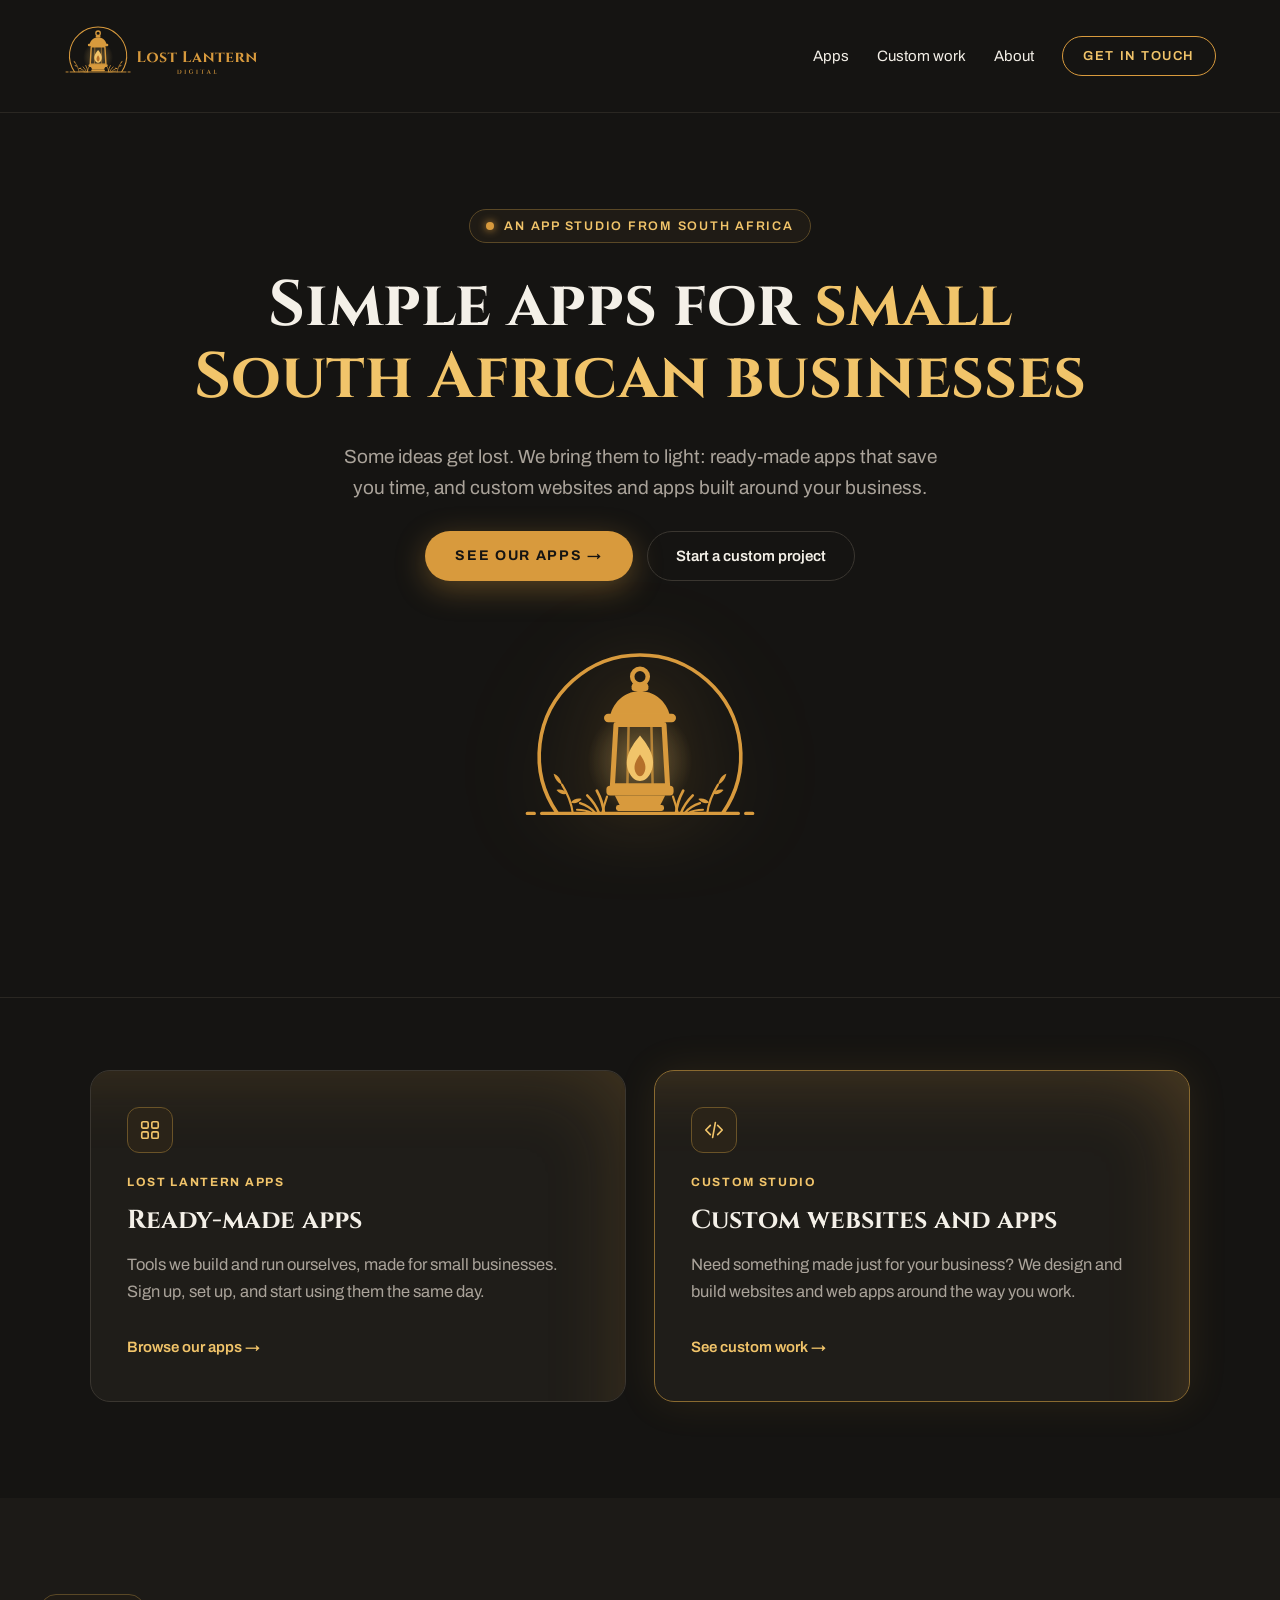
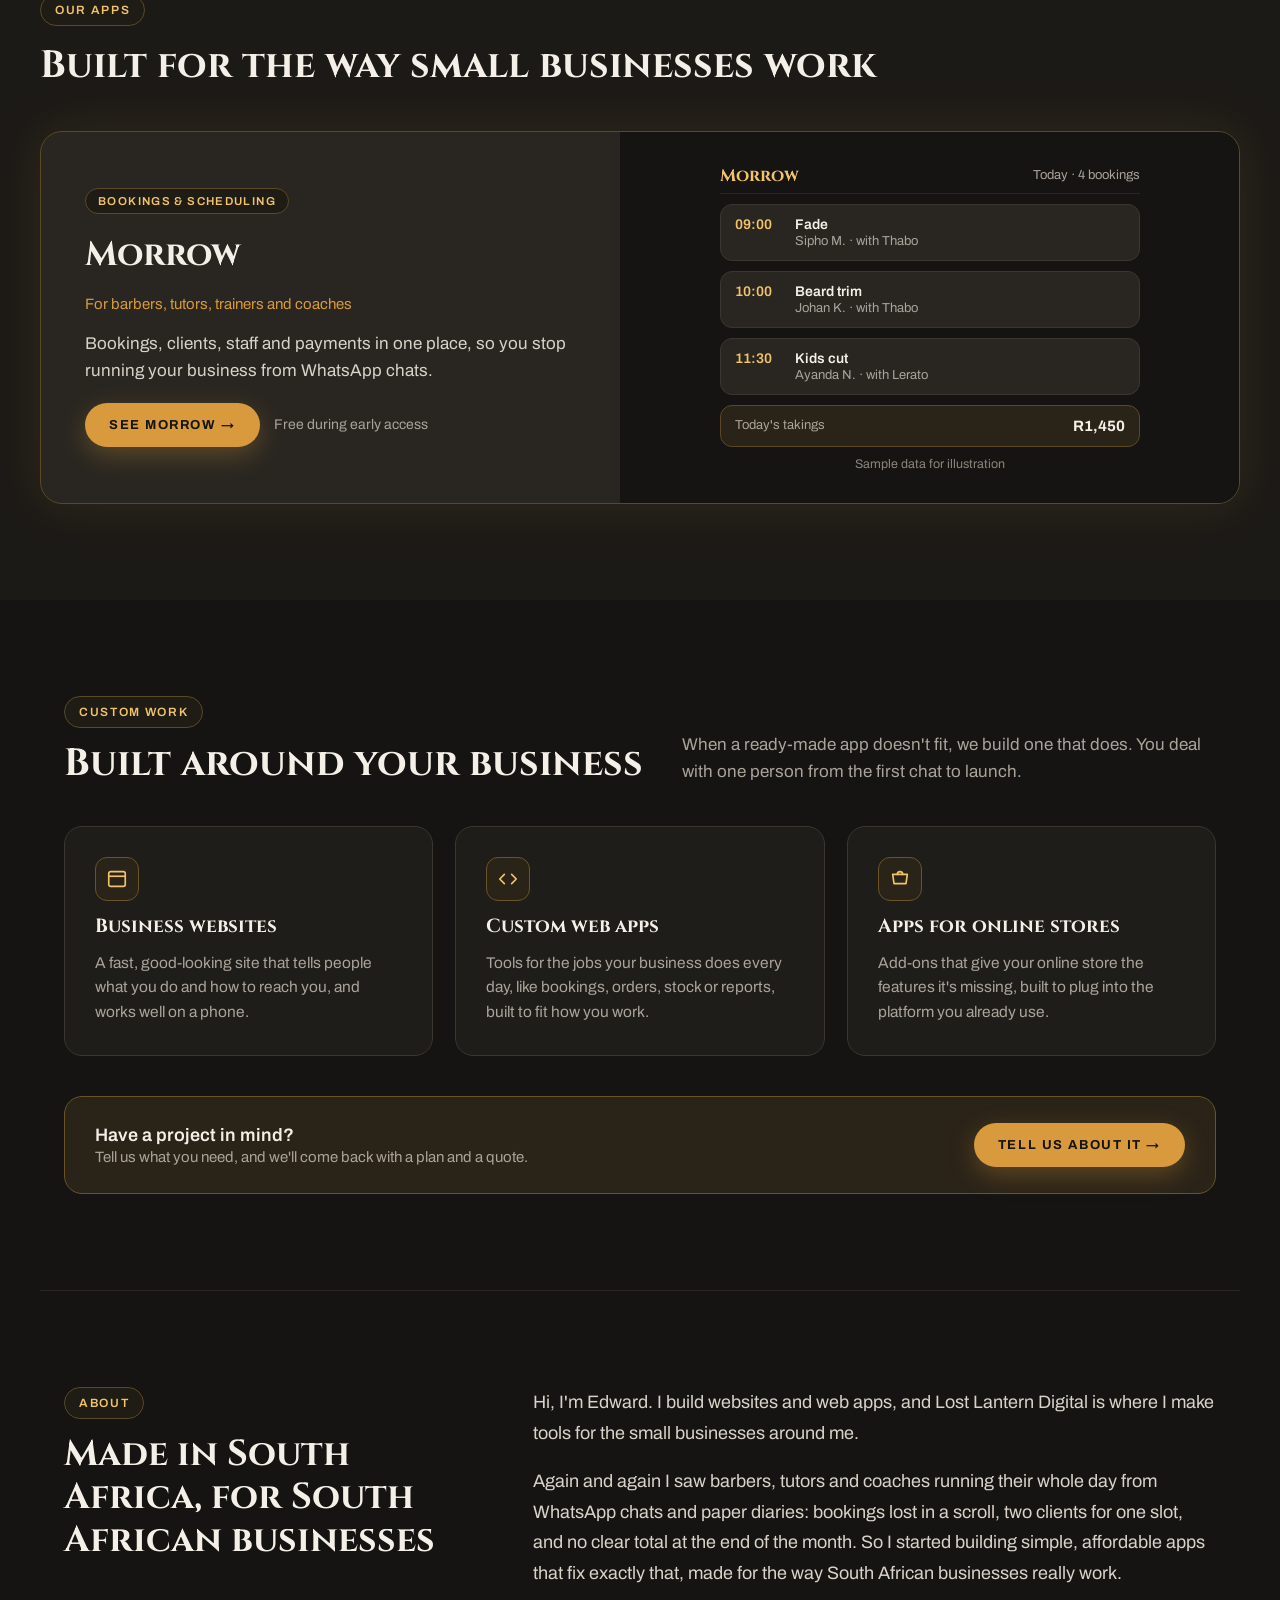
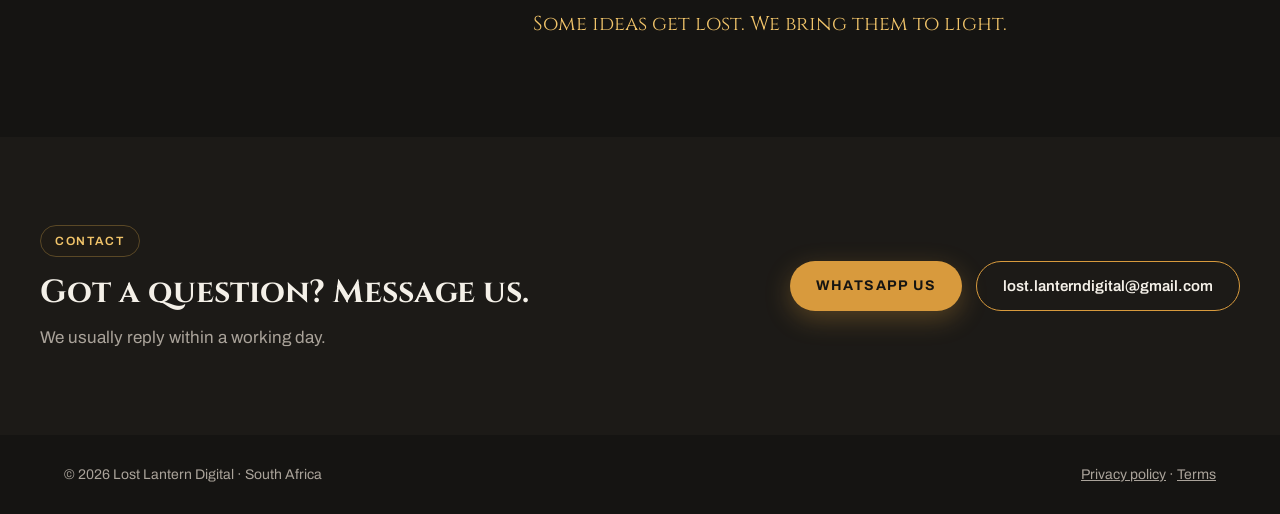
==== index.html @ db8dd99a "Lost Lantern website" ====
<!doctype html>
<html lang="en">
<head>
<meta charset="utf-8">
<meta name="viewport" content="width=device-width, initial-scale=1">
<title>Lost Lantern Digital · Simple apps for small South African businesses</title>
<meta name="description" content="Ready-made apps like Morrow, and custom websites and web apps, built for small South African businesses.">
<link rel="canonical" href="https://lostlantern.co.za/">
<meta property="og:type" content="website">
<meta property="og:title" content="Lost Lantern Digital · Simple apps for small South African businesses">
<meta property="og:description" content="Ready-made apps like Morrow, and custom websites and web apps, built for small South African businesses.">
<meta property="og:url" content="https://lostlantern.co.za/">
<meta property="og:image" content="https://lostlantern.co.za/brand/lost-lantern-logo-on-dark.png">
<meta name="theme-color" content="#151412">
<link rel="icon" href="/favicon.svg" type="image/svg+xml">
<link rel="preconnect" href="https://fonts.googleapis.com">
<link rel="preconnect" href="https://fonts.gstatic.com" crossorigin>
<link href="https://fonts.googleapis.com/css2?family=Archivo:wght@400;500;600;700&amp;family=Cinzel:wght@600;700&amp;display=swap" rel="stylesheet">
<link rel="stylesheet" href="/styles.css">
</head>
<body>
<div style="background: #151412; color: #F4F0E8; font-family: 'Archivo', sans-serif; min-height: 100vh">

<header style="border-bottom: 1px solid #2A2722">
<div style="max-width: 1200px; margin: 0 auto; padding: 22px 24px; display: flex; flex-wrap: wrap; gap: 16px; justify-content: space-between; align-items: center">
<a href="#top" style="display: flex; align-items: center; text-decoration: none" aria-label="Lost Lantern Digital, home">
<img src="/brand/lost-lantern-logo-horizontal.svg" alt="Lost Lantern Digital" class="site-logo" style="display: block; height: 68px; width: auto">
</a>
<nav style="display: flex; flex-wrap: wrap; gap: 28px; align-items: center; font-size: 15px" aria-label="Main">
<a href="#apps" style="color: #F4F0E8; text-decoration: none; padding: 12px 0">Apps</a>
<a href="#services" style="color: #F4F0E8; text-decoration: none; padding: 12px 0">Custom work</a>
<a href="#about" style="color: #F4F0E8; text-decoration: none; padding: 12px 0">About</a>
<a href="#contact" style="border: 1px solid #D89A3D; color: #F1C46A; text-decoration: none; font-size: 13px; font-weight: 600; letter-spacing: 0.12em; padding: 12px 20px; border-radius: 999px">GET IN TOUCH</a>
</nav>
</div>
</header>

<section id="top" style="max-width: 1200px; margin: 0 auto; padding: 96px 24px 120px; display: flex; flex-direction: column; align-items: center; text-align: center; gap: 28px">
<span style="display: inline-flex; align-items: center; gap: 10px; border: 1px solid #5A4826; background: #1F1B15; color: #F1C46A; font-size: 12.5px; font-weight: 600; letter-spacing: 0.14em; padding: 9px 16px; border-radius: 999px"><span style="width: 8px; height: 8px; border-radius: 4px; background: #D89A3D; box-shadow: 0 0 8px #D89A3D"></span>AN APP STUDIO FROM SOUTH AFRICA</span>
<h1 style="margin: 0; font-family: 'Cinzel', serif; font-size: clamp(34px, 5.6vw, 64px); line-height: 1.12; font-weight: 700; max-width: 960px">Simple apps for <span style="color: #F1C46A">small South African businesses</span></h1>
<p style="margin: 0; font-size: 19px; line-height: 1.6; color: #AAA39A; max-width: 620px">Some ideas get lost. We bring them to light: ready-made apps that save you time, and custom websites and apps built around your business.</p>
<div style="display: flex; flex-wrap: wrap; gap: 14px; justify-content: center">
<a href="#apps" style="background: #D89A3D; color: #151412; text-decoration: none; font-weight: 700; font-size: 14px; letter-spacing: 0.12em; padding: 17px 30px; border-radius: 999px; box-shadow: 0 8px 30px rgba(216,154,61,0.35)">SEE OUR APPS →</a>
<a href="#services" style="border: 1px solid #3A3630; color: #F4F0E8; text-decoration: none; font-weight: 600; font-size: 15px; padding: 16px 28px; border-radius: 999px">Start a custom project</a>
</div>
<img src="/brand/lost-lantern-mark.svg" alt="" width="240" height="240" style="margin-top: 28px; width: 240px; height: auto; filter: drop-shadow(0 0 40px rgba(216,154,61,0.30))">
</section>

<section aria-label="Two ways we help" style="border-top: 1px solid #2A2722; padding: 72px 24px 96px">
<div style="max-width: 1100px; margin: 0 auto; display: grid; grid-template-columns: repeat(auto-fit, minmax(320px, 1fr)); gap: 28px">
<div style="background: #1F1D19; border: 1px solid #3A3630; border-radius: 20px; padding: 36px; display: flex; flex-direction: column; gap: 14px; align-items: flex-start; box-shadow: inset -60px 60px 80px -60px rgba(216,154,61,0.18)">
<span style="width: 46px; height: 46px; border-radius: 12px; border: 1px solid #6A5328; background: #2A2318; display: flex; align-items: center; justify-content: center">
<svg width="22" height="22" viewBox="0 0 24 24" fill="none" stroke="#F1C46A" stroke-width="1.8" stroke-linejoin="round" aria-hidden="true"><rect x="3" y="3" width="7" height="7" rx="1.5"></rect><rect x="14" y="3" width="7" height="7" rx="1.5"></rect><rect x="3" y="14" width="7" height="7" rx="1.5"></rect><rect x="14" y="14" width="7" height="7" rx="1.5"></rect></svg>
</span>
<span style="margin-top: 8px; font-size: 12px; font-weight: 700; letter-spacing: 0.14em; color: #F1C46A">LOST LANTERN APPS</span>
<h2 style="margin: 0; font-family: 'Cinzel', serif; font-size: 26px; font-weight: 700">Ready-made apps</h2>
<p style="margin: 0; font-size: 16.5px; line-height: 1.6; color: #AAA39A">Tools we build and run ourselves, made for small businesses. Sign up, set up, and start using them the same day.</p>
<a href="#apps" style="margin-top: 10px; font-size: 15px; font-weight: 600; color: #F1C46A; text-decoration: none; padding: 10px 0">Browse our apps →</a>
</div>
<div style="background: #1F1D19; border: 1px solid #8A6A30; border-radius: 20px; padding: 36px; display: flex; flex-direction: column; gap: 14px; align-items: flex-start; box-shadow: inset -60px 60px 80px -60px rgba(216,154,61,0.24), 0 0 40px rgba(216,154,61,0.1)">
<span style="width: 46px; height: 46px; border-radius: 12px; border: 1px solid #6A5328; background: #2A2318; display: flex; align-items: center; justify-content: center">
<svg width="22" height="22" viewBox="0 0 24 24" fill="none" stroke="#F1C46A" stroke-width="1.8" stroke-linecap="round" stroke-linejoin="round" aria-hidden="true"><path d="M8 7l-5 5 5 5"></path><path d="M16 7l5 5-5 5"></path><path d="M13.5 4l-3 16"></path></svg>
</span>
<span style="margin-top: 8px; font-size: 12px; font-weight: 700; letter-spacing: 0.14em; color: #F1C46A">CUSTOM STUDIO</span>
<h2 style="margin: 0; font-family: 'Cinzel', serif; font-size: 26px; font-weight: 700">Custom websites and apps</h2>
<p style="margin: 0; font-size: 16.5px; line-height: 1.6; color: #AAA39A">Need something made just for your business? We design and build websites and web apps around the way you work.</p>
<a href="#services" style="margin-top: 10px; font-size: 15px; font-weight: 600; color: #F1C46A; text-decoration: none; padding: 10px 0">See custom work →</a>
</div>
</div>
</section>

<section id="apps" style="background: #1C1A17; padding: 96px 24px">
<div style="max-width: 1200px; margin: 0 auto; display: flex; flex-direction: column; gap: 40px">
<div style="display: flex; flex-direction: column; gap: 14px; align-items: flex-start">
<span style="display: inline-flex; align-items: center; gap: 10px; border: 1px solid #5A4826; background: #1F1B15; color: #F1C46A; font-size: 12px; font-weight: 600; letter-spacing: 0.14em; padding: 8px 14px; border-radius: 999px">OUR APPS</span>
<h2 style="margin: 0; font-family: 'Cinzel', serif; font-size: 38px; font-weight: 700">Built for the way small businesses work</h2>
</div>
<div style="display: flex; flex-wrap: wrap; background: #292621; border: 1px solid #5A4826; border-radius: 22px; overflow: hidden; box-shadow: 0 0 50px rgba(216,154,61,0.12)">
<div style="flex: 1 1 380px; padding: 44px; display: flex; flex-direction: column; gap: 18px; justify-content: center; align-items: flex-start">
<span style="border: 1px solid #5A4826; background: #1F1B15; color: #F1C46A; font-size: 11.5px; font-weight: 600; letter-spacing: 0.12em; padding: 6px 12px; border-radius: 999px">BOOKINGS &amp; SCHEDULING</span>
<div style="font-family: 'Cinzel', serif; font-size: 34px; font-weight: 700">Morrow</div>
<div style="font-size: 15px; color: #D89A3D">For barbers, tutors, trainers and coaches</div>
<p style="margin: 0; font-size: 17px; line-height: 1.6; color: #D8D2C8">Bookings, clients, staff and payments in one place, so you stop running your business from WhatsApp chats.</p>
<div style="display: flex; flex-wrap: wrap; gap: 14px; align-items: center">
<a href="/morrow/" style="background: #D89A3D; color: #151412; text-decoration: none; font-weight: 700; font-size: 13px; letter-spacing: 0.12em; padding: 15px 24px; border-radius: 999px; box-shadow: 0 8px 26px rgba(216,154,61,0.3)">SEE MORROW →</a>
<span style="font-size: 14px; color: #AAA39A">Free during early access</span>
</div>
</div>
<div style="flex: 1 1 420px; min-height: 340px; background: #151412; display: flex; align-items: center; justify-content: center; padding: 32px; box-sizing: border-box">
<div style="width: 100%; max-width: 420px; display: flex; flex-direction: column; gap: 10px">
<div style="display: flex; justify-content: space-between; align-items: center; padding-bottom: 6px; border-bottom: 1px solid #2A2722"><span style="font-family: 'Cinzel', serif; font-size: 17px; font-weight: 700; color: #F1C46A">Morrow</span><span style="font-size: 13px; color: #AAA39A">Today · 4 bookings</span></div>
<div style="display: flex; gap: 12px; background: #292621; border: 1px solid #3A3630; border-radius: 12px; padding: 12px 14px"><span style="font-size: 14px; font-weight: 600; color: #F1C46A; width: 48px">09:00</span><span style="display: flex; flex-direction: column; gap: 2px"><span style="font-size: 14px; font-weight: 600">Fade</span><span style="font-size: 13px; color: #AAA39A">Sipho M. · with Thabo</span></span></div>
<div style="display: flex; gap: 12px; background: #292621; border: 1px solid #3A3630; border-radius: 12px; padding: 12px 14px"><span style="font-size: 14px; font-weight: 600; color: #F1C46A; width: 48px">10:00</span><span style="display: flex; flex-direction: column; gap: 2px"><span style="font-size: 14px; font-weight: 600">Beard trim</span><span style="font-size: 13px; color: #AAA39A">Johan K. · with Thabo</span></span></div>
<div style="display: flex; gap: 12px; background: #292621; border: 1px solid #3A3630; border-radius: 12px; padding: 12px 14px"><span style="font-size: 14px; font-weight: 600; color: #F1C46A; width: 48px">11:30</span><span style="display: flex; flex-direction: column; gap: 2px"><span style="font-size: 14px; font-weight: 600">Kids cut</span><span style="font-size: 13px; color: #AAA39A">Ayanda N. · with Lerato</span></span></div>
<div style="display: flex; justify-content: space-between; background: #2A2318; border: 1px solid #5A4826; border-radius: 12px; padding: 12px 14px"><span style="font-size: 13px; color: #AAA39A">Today's takings</span><span style="font-size: 15px; font-weight: 700">R1,450</span></div>
<span style="font-size: 12.5px; color: #8C857B; text-align: center">Sample data for illustration</span>
</div>
</div>
</div>
</div>
</section>

<section id="services" style="max-width: 1200px; margin: 0 auto; padding: 96px 24px; display: flex; flex-direction: column; gap: 40px">
<div style="display: flex; flex-wrap: wrap; gap: 24px; justify-content: space-between; align-items: flex-end">
<div style="display: flex; flex-direction: column; gap: 14px; align-items: flex-start; flex: 1 1 420px">
<span style="display: inline-flex; border: 1px solid #5A4826; background: #1F1B15; color: #F1C46A; font-size: 12px; font-weight: 600; letter-spacing: 0.14em; padding: 8px 14px; border-radius: 999px">CUSTOM WORK</span>
<h2 style="margin: 0; font-family: 'Cinzel', serif; font-size: 38px; font-weight: 700; line-height: 1.15">Built around your business</h2>
</div>
<p style="margin: 0; flex: 1 1 360px; font-size: 17px; line-height: 1.6; color: #AAA39A">When a ready-made app doesn't fit, we build one that does. You deal with one person from the first chat to launch.</p>
</div>
<div style="display: grid; grid-template-columns: repeat(auto-fit, minmax(260px, 1fr)); gap: 22px">
<div style="background: #1F1D19; border: 1px solid #3A3630; border-radius: 18px; padding: 30px; display: flex; flex-direction: column; gap: 12px">
<span style="width: 44px; height: 44px; border-radius: 12px; border: 1px solid #6A5328; background: #2A2318; display: flex; align-items: center; justify-content: center"><svg width="22" height="22" viewBox="0 0 24 24" fill="none" stroke="#F1C46A" stroke-width="1.8" stroke-linejoin="round" aria-hidden="true"><rect x="3" y="4" width="18" height="16" rx="2"></rect><path d="M3 9h18"></path></svg></span>
<div style="font-family: 'Cinzel', serif; font-size: 19px; font-weight: 700">Business websites</div>
<p style="margin: 0; font-size: 15.5px; line-height: 1.6; color: #AAA39A">A fast, good-looking site that tells people what you do and how to reach you, and works well on a phone.</p>
</div>
<div style="background: #1F1D19; border: 1px solid #3A3630; border-radius: 18px; padding: 30px; display: flex; flex-direction: column; gap: 12px">
<span style="width: 44px; height: 44px; border-radius: 12px; border: 1px solid #6A5328; background: #2A2318; display: flex; align-items: center; justify-content: center"><svg width="22" height="22" viewBox="0 0 24 24" fill="none" stroke="#F1C46A" stroke-width="1.8" stroke-linecap="round" stroke-linejoin="round" aria-hidden="true"><path d="M8 7l-5 5 5 5"></path><path d="M16 7l5 5-5 5"></path></svg></span>
<div style="font-family: 'Cinzel', serif; font-size: 19px; font-weight: 700">Custom web apps</div>
<p style="margin: 0; font-size: 15.5px; line-height: 1.6; color: #AAA39A">Tools for the jobs your business does every day, like bookings, orders, stock or reports, built to fit how you work.</p>
</div>
<div style="background: #1F1D19; border: 1px solid #3A3630; border-radius: 18px; padding: 30px; display: flex; flex-direction: column; gap: 12px">
<span style="width: 44px; height: 44px; border-radius: 12px; border: 1px solid #6A5328; background: #2A2318; display: flex; align-items: center; justify-content: center"><svg width="22" height="22" viewBox="0 0 24 24" fill="none" stroke="#F1C46A" stroke-width="1.8" stroke-linecap="round" stroke-linejoin="round" aria-hidden="true"><path d="M4 7h16l-1.5 10h-13z"></path><path d="M9 7a3 3 0 0 1 6 0"></path></svg></span>
<div style="font-family: 'Cinzel', serif; font-size: 19px; font-weight: 700">Apps for online stores</div>
<p style="margin: 0; font-size: 15.5px; line-height: 1.6; color: #AAA39A">Add-ons that give your online store the features it's missing, built to plug into the platform you already use.</p>
</div>
</div>
<div style="display: flex; flex-wrap: wrap; gap: 18px; align-items: center; justify-content: space-between; background: #2A2318; border: 1px solid #6A5328; border-radius: 18px; padding: 26px 30px">
<div style="display: flex; flex-direction: column; gap: 4px">
<div style="font-size: 18px; font-weight: 600">Have a project in mind?</div>
<div style="font-size: 15px; color: #AAA39A">Tell us what you need, and we'll come back with a plan and a quote.</div>
</div>
<a href="#contact" style="background: #D89A3D; color: #151412; text-decoration: none; font-weight: 700; font-size: 13px; letter-spacing: 0.12em; padding: 15px 24px; border-radius: 999px; box-shadow: 0 8px 26px rgba(216,154,61,0.3)">TELL US ABOUT IT →</a>
</div>
</section>

<section id="about" style="border-top: 1px solid #2A2722; max-width: 1200px; margin: 0 auto; padding: 96px 24px; display: flex; flex-wrap: wrap; gap: 48px; align-items: flex-start">
<div style="flex: 1 1 320px; display: flex; flex-direction: column; gap: 14px; align-items: flex-start">
<span style="display: inline-flex; border: 1px solid #5A4826; background: #1F1B15; color: #F1C46A; font-size: 12px; font-weight: 600; letter-spacing: 0.14em; padding: 8px 14px; border-radius: 999px">ABOUT</span>
<h2 style="margin: 0; font-family: 'Cinzel', serif; font-size: 36px; font-weight: 700; line-height: 1.2">Made in South Africa, for South African businesses</h2>
</div>
<div style="flex: 2 1 480px; display: flex; flex-direction: column; gap: 18px; font-size: 18px; line-height: 1.7; color: #D8D2C8">
<p style="margin: 0">Hi, I'm Edward. I build websites and web apps, and Lost Lantern Digital is where I make tools for the small businesses around me.</p>
<p style="margin: 0">Again and again I saw barbers, tutors and coaches running their whole day from WhatsApp chats and paper diaries: bookings lost in a scroll, two clients for one slot, and no clear total at the end of the month. So I started building simple, affordable apps that fix exactly that, made for the way South African businesses really work.</p>
<p style="margin: 0; font-family: 'Cinzel', serif; font-size: 20px; color: #F1C46A">Some ideas get lost. We bring them to light.</p>
</div>
</section>

<section id="contact" style="background: #1C1A17; padding: 88px 24px">
<div style="max-width: 1200px; margin: 0 auto; display: flex; flex-wrap: wrap; gap: 32px; justify-content: space-between; align-items: center">
<div style="display: flex; flex-direction: column; gap: 14px; flex: 1 1 360px; align-items: flex-start">
<span style="display: inline-flex; border: 1px solid #5A4826; background: #1F1B15; color: #F1C46A; font-size: 12px; font-weight: 600; letter-spacing: 0.14em; padding: 8px 14px; border-radius: 999px">CONTACT</span>
<h2 style="margin: 0; font-family: 'Cinzel', serif; font-size: 32px; font-weight: 700">Got a question? Message us.</h2>
<p style="margin: 0; font-size: 17px; color: #AAA39A">We usually reply within a working day.</p>
</div>
<div style="display: flex; flex-wrap: wrap; gap: 14px">
<a href="https://wa.me/27609708339" target="_blank" rel="noopener" style="background: #D89A3D; color: #151412; text-decoration: none; font-weight: 700; font-size: 14px; letter-spacing: 0.1em; padding: 17px 26px; border-radius: 999px; box-shadow: 0 8px 26px rgba(216,154,61,0.3)">WHATSAPP US</a>
<a href="mailto:lost.lanterndigital@gmail.com" style="border: 1px solid #D89A3D; color: #F4F0E8; text-decoration: none; font-weight: 600; font-size: 15px; padding: 16px 26px; border-radius: 999px">lost.lanterndigital@gmail.com</a>
</div>
</div>
</section>

<footer style="max-width: 1200px; margin: 0 auto; padding: 32px 24px; display: flex; flex-wrap: wrap; gap: 16px; justify-content: space-between; font-size: 14px; color: #AAA39A">
<span>© 2026 Lost Lantern Digital · South Africa</span>
<span><a href="https://app.lostlantern.co.za/privacy/" style="color: #AAA39A">Privacy policy</a> · <a href="https://app.lostlantern.co.za/terms/" style="color: #AAA39A">Terms</a></span>
</footer>
</div>
</body>
</html>
---- styles.css ----
/* Lost Lantern Digital website: page basics. Most styling is written on each element. */
*, *::before, *::after { box-sizing: border-box; }
html { scroll-behavior: smooth; }
body { margin: 0; background: #151412; -webkit-font-smoothing: antialiased; }
img, svg { max-width: 100%; }
a { color: #F1C46A; }
a:hover { color: #D89A3D; }
a:focus-visible, button:focus-visible { outline: 2px solid #F1C46A; outline-offset: 3px; }
section[id] { scroll-margin-top: 16px; }

/* "See it in action" buttons on the Morrow page */
.demo-tab {
  display: flex; justify-content: space-between; align-items: center; gap: 16px;
  width: 100%; min-height: 44px; padding: 18px 22px; border-radius: 16px;
  cursor: pointer; font-family: inherit; color: inherit;
  background: #1C1A17; border: 1px solid #3A3630;
}
.demo-tab[aria-pressed="true"] {
  background: #2A2318; border-color: #D89A3D; box-shadow: 0 0 24px rgba(216,154,61,0.18);
}

@media (max-width: 600px) {
  header nav { gap: 16px !important; }
  /* On phones the header keeps only its buttons; the page sections are a scroll away */
  header nav a[href^="#"]:not(:last-child) { display: none; }
  section { padding-left: 20px !important; padding-right: 20px !important; }
}

/* Header logo: a little smaller on phones so the menu button still fits */
@media (max-width: 600px) {
  .site-logo { height: 54px !important; }
}
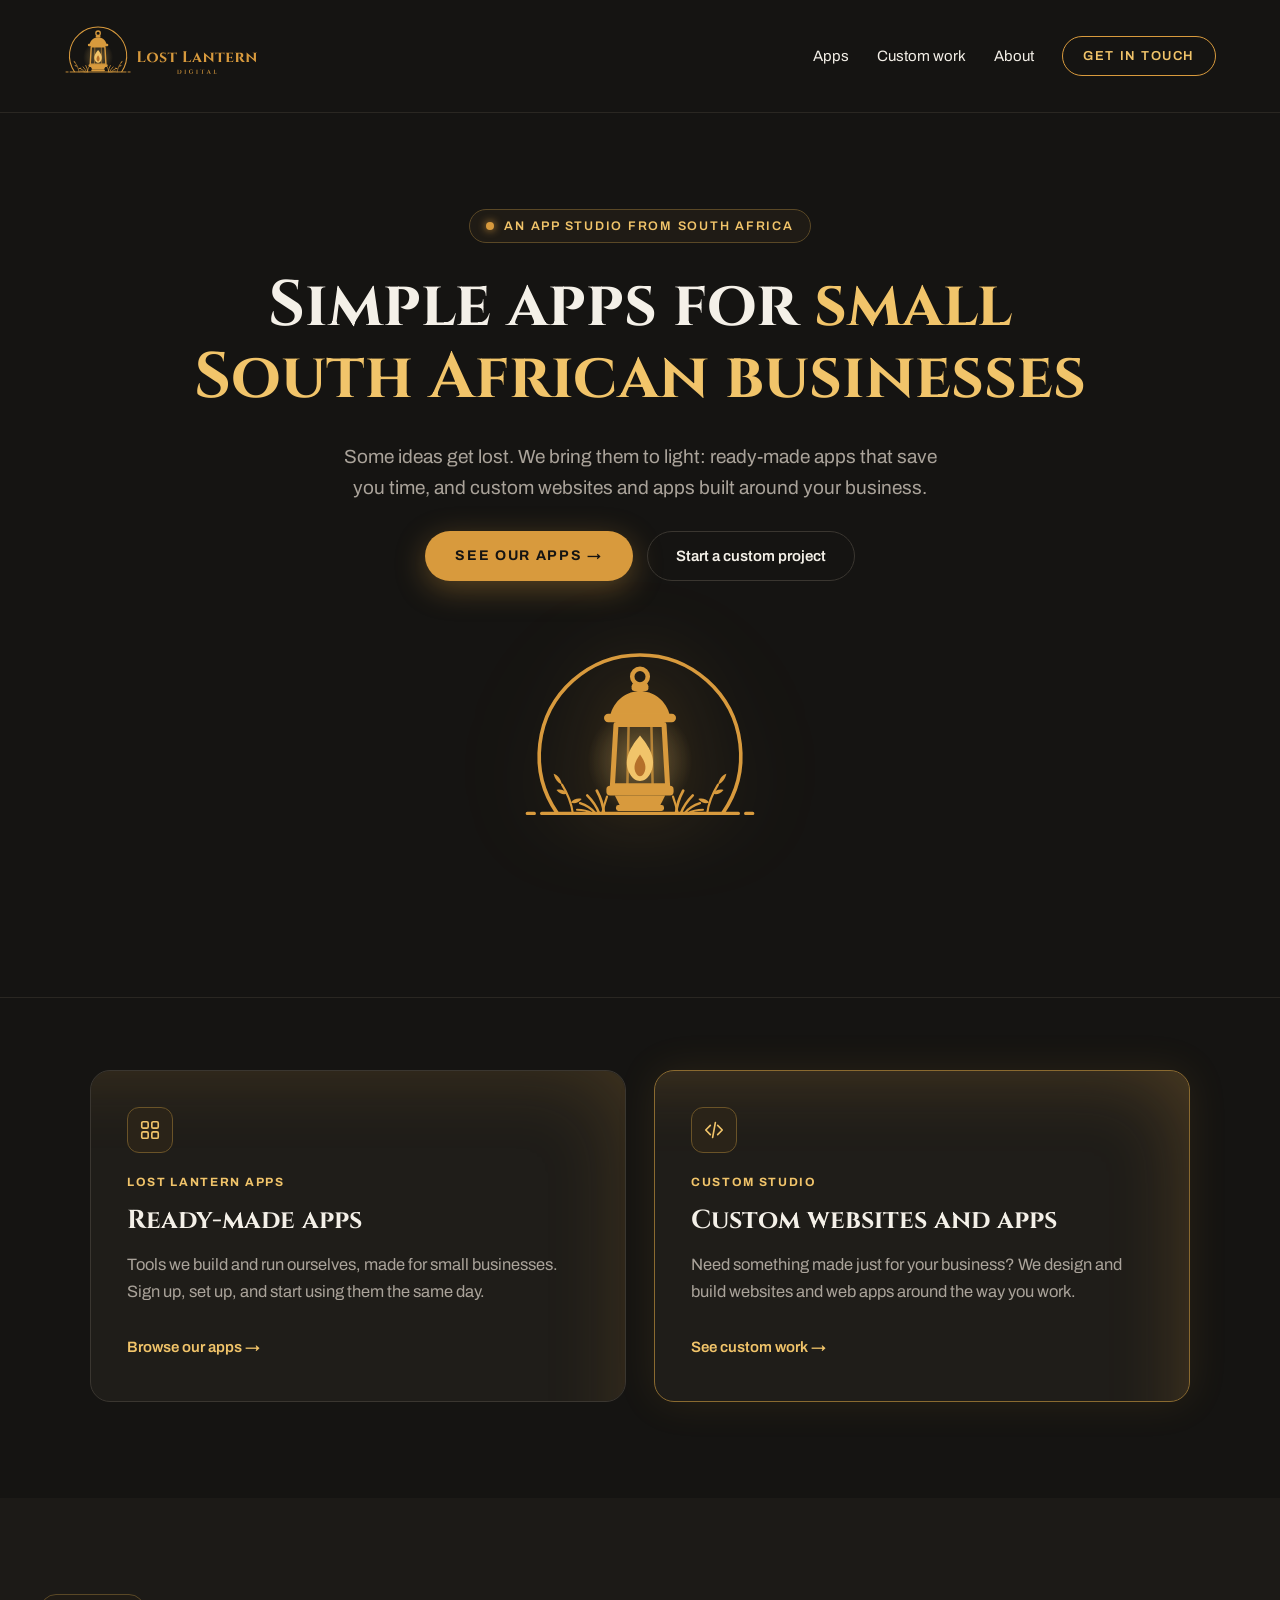
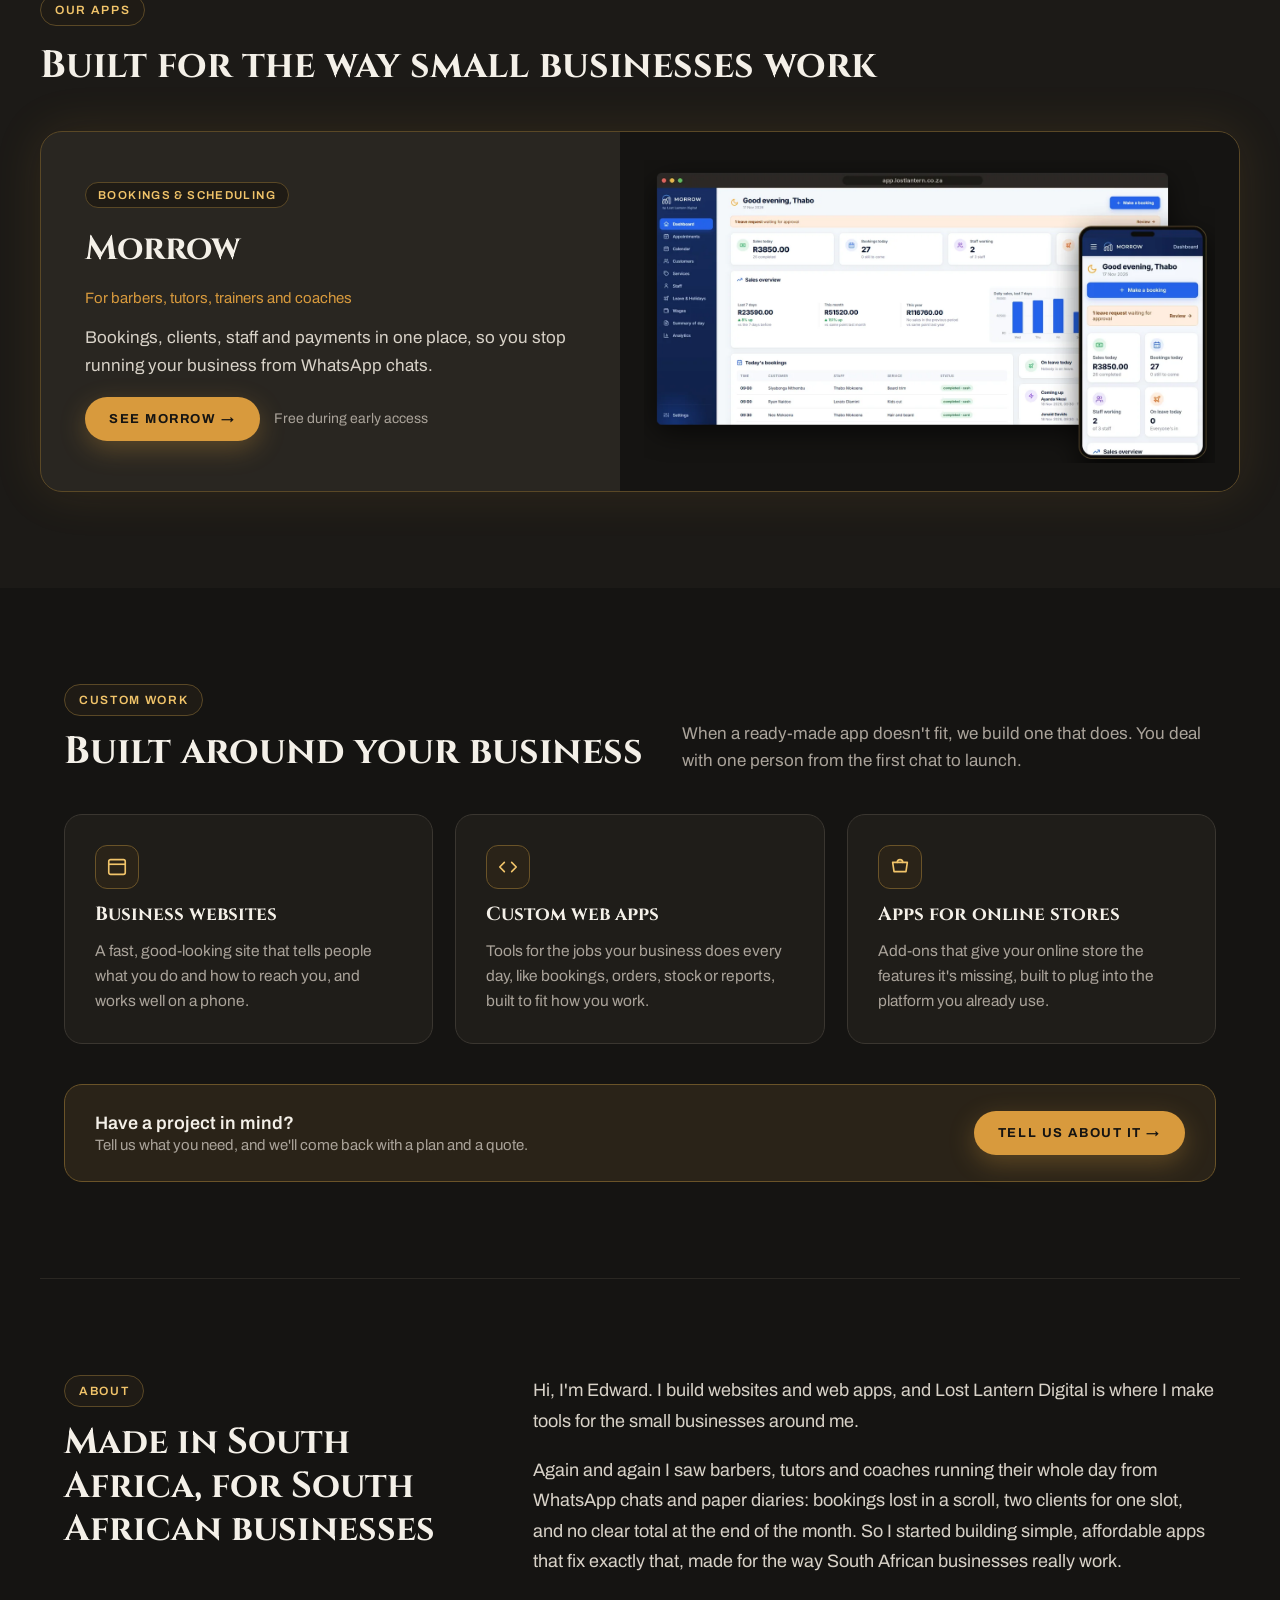
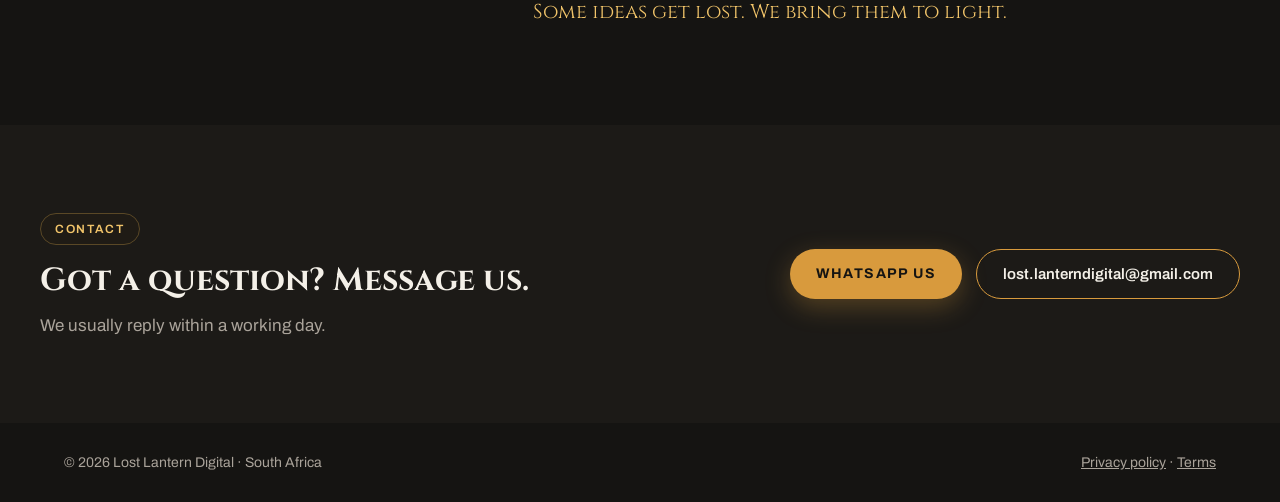
==== commit e07ff314: "Add real Morrow screenshots and demo video" ====
--- a/index.html
+++ b/index.html
@@ -86,15 +86,8 @@
 <span style="font-size: 14px; color: #AAA39A">Free during early access</span>
 </div>
 </div>
-<div style="flex: 1 1 420px; min-height: 340px; background: #151412; display: flex; align-items: center; justify-content: center; padding: 32px; box-sizing: border-box">
-<div style="width: 100%; max-width: 420px; display: flex; flex-direction: column; gap: 10px">
-<div style="display: flex; justify-content: space-between; align-items: center; padding-bottom: 6px; border-bottom: 1px solid #2A2722"><span style="font-family: 'Cinzel', serif; font-size: 17px; font-weight: 700; color: #F1C46A">Morrow</span><span style="font-size: 13px; color: #AAA39A">Today · 4 bookings</span></div>
-<div style="display: flex; gap: 12px; background: #292621; border: 1px solid #3A3630; border-radius: 12px; padding: 12px 14px"><span style="font-size: 14px; font-weight: 600; color: #F1C46A; width: 48px">09:00</span><span style="display: flex; flex-direction: column; gap: 2px"><span style="font-size: 14px; font-weight: 600">Fade</span><span style="font-size: 13px; color: #AAA39A">Sipho M. · with Thabo</span></span></div>
-<div style="display: flex; gap: 12px; background: #292621; border: 1px solid #3A3630; border-radius: 12px; padding: 12px 14px"><span style="font-size: 14px; font-weight: 600; color: #F1C46A; width: 48px">10:00</span><span style="display: flex; flex-direction: column; gap: 2px"><span style="font-size: 14px; font-weight: 600">Beard trim</span><span style="font-size: 13px; color: #AAA39A">Johan K. · with Thabo</span></span></div>
-<div style="display: flex; gap: 12px; background: #292621; border: 1px solid #3A3630; border-radius: 12px; padding: 12px 14px"><span style="font-size: 14px; font-weight: 600; color: #F1C46A; width: 48px">11:30</span><span style="display: flex; flex-direction: column; gap: 2px"><span style="font-size: 14px; font-weight: 600">Kids cut</span><span style="font-size: 13px; color: #AAA39A">Ayanda N. · with Lerato</span></span></div>
-<div style="display: flex; justify-content: space-between; background: #2A2318; border: 1px solid #5A4826; border-radius: 12px; padding: 12px 14px"><span style="font-size: 13px; color: #AAA39A">Today's takings</span><span style="font-size: 15px; font-weight: 700">R1,450</span></div>
-<span style="font-size: 12.5px; color: #8C857B; text-align: center">Sample data for illustration</span>
-</div>
+<div style="flex: 1 1 420px; min-height: 0; background: #151412; display: flex; align-items: center; justify-content: center; padding: 28px 24px; box-sizing: border-box">
+<a href="/morrow/" style="display: block; width: 100%"><img src="/morrow/media/morrow-hero.webp" width="1340" height="712" loading="lazy" alt="Morrow on a computer and a phone: today's sales, bookings and who is working at a barbershop" style="display: block; width: 100%; height: auto"></a>
 </div>
 </div>
 </div>
--- a/styles.css
+++ b/styles.css
@@ -30,3 +30,6 @@
 @media (max-width: 600px) {
   .site-logo { height: 54px !important; }
 }
+
+/* Morrow page pictures */
+img[hidden] { display: none !important; }
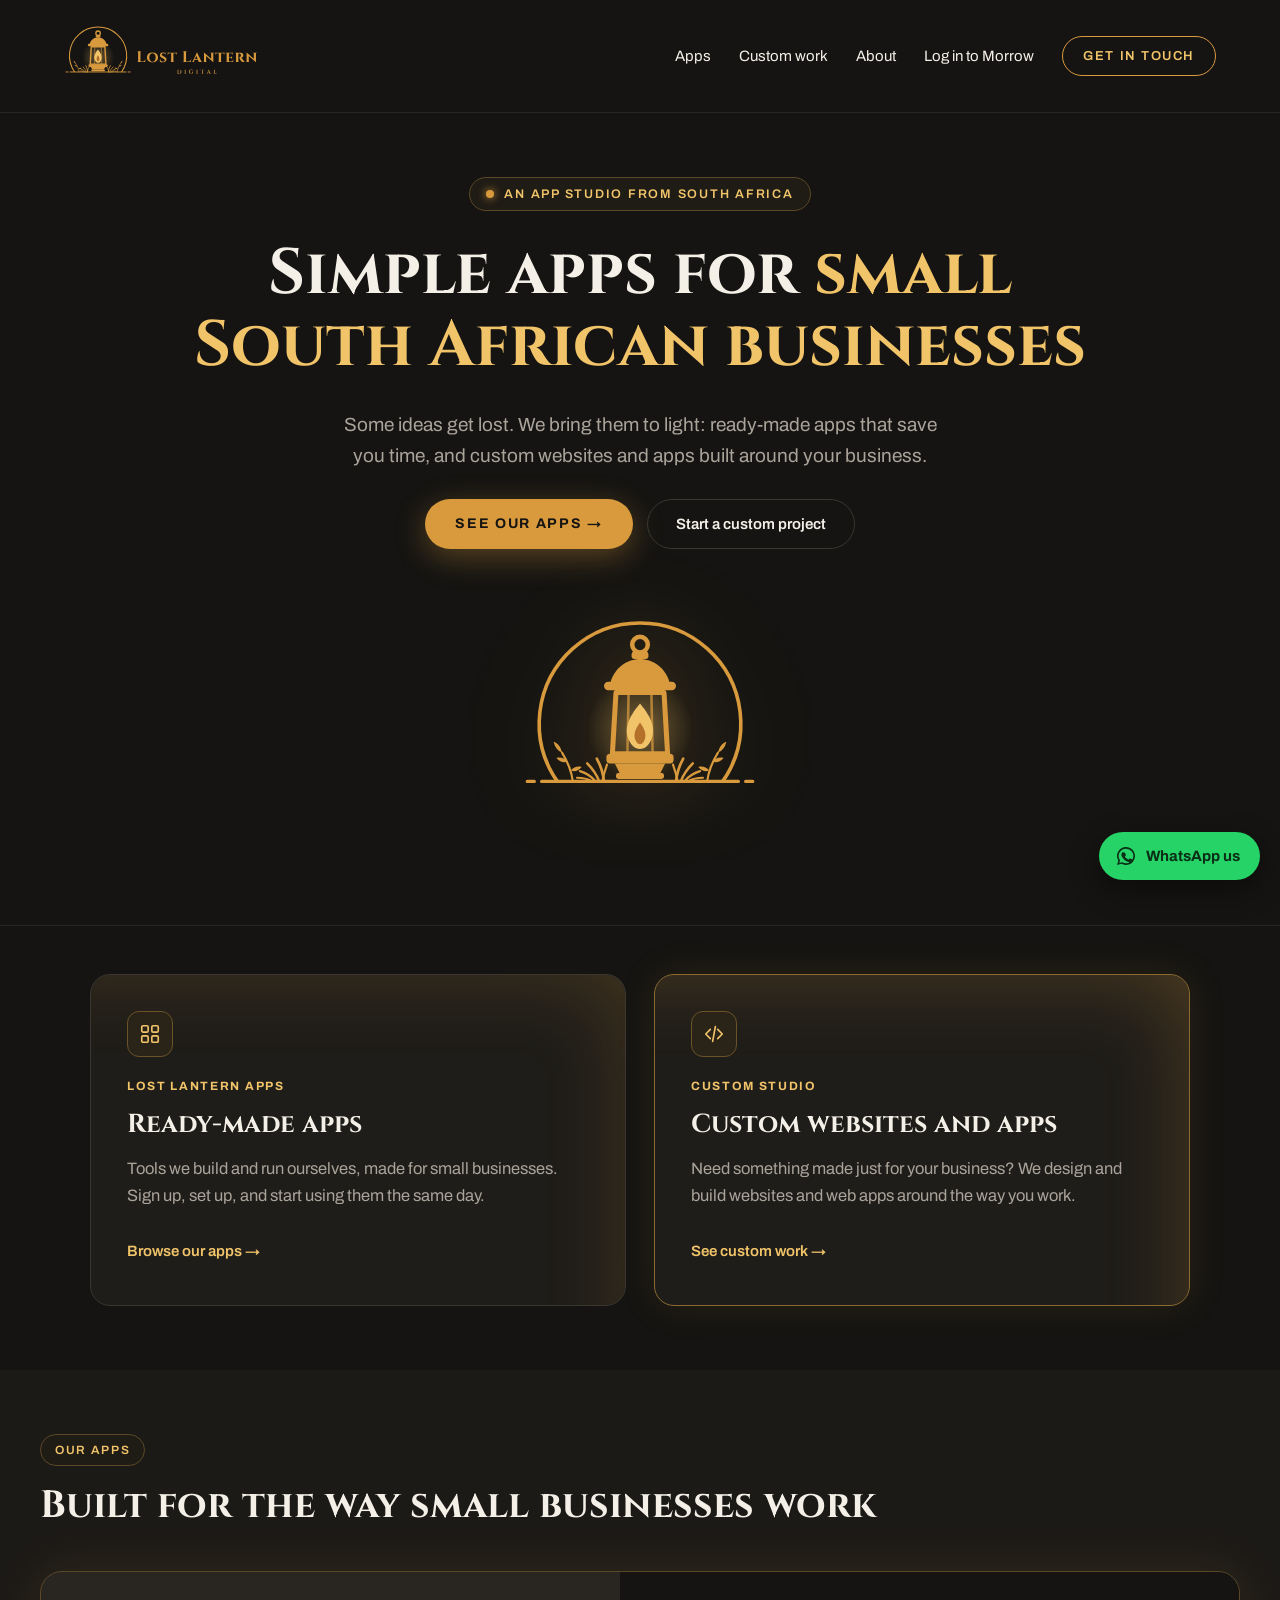
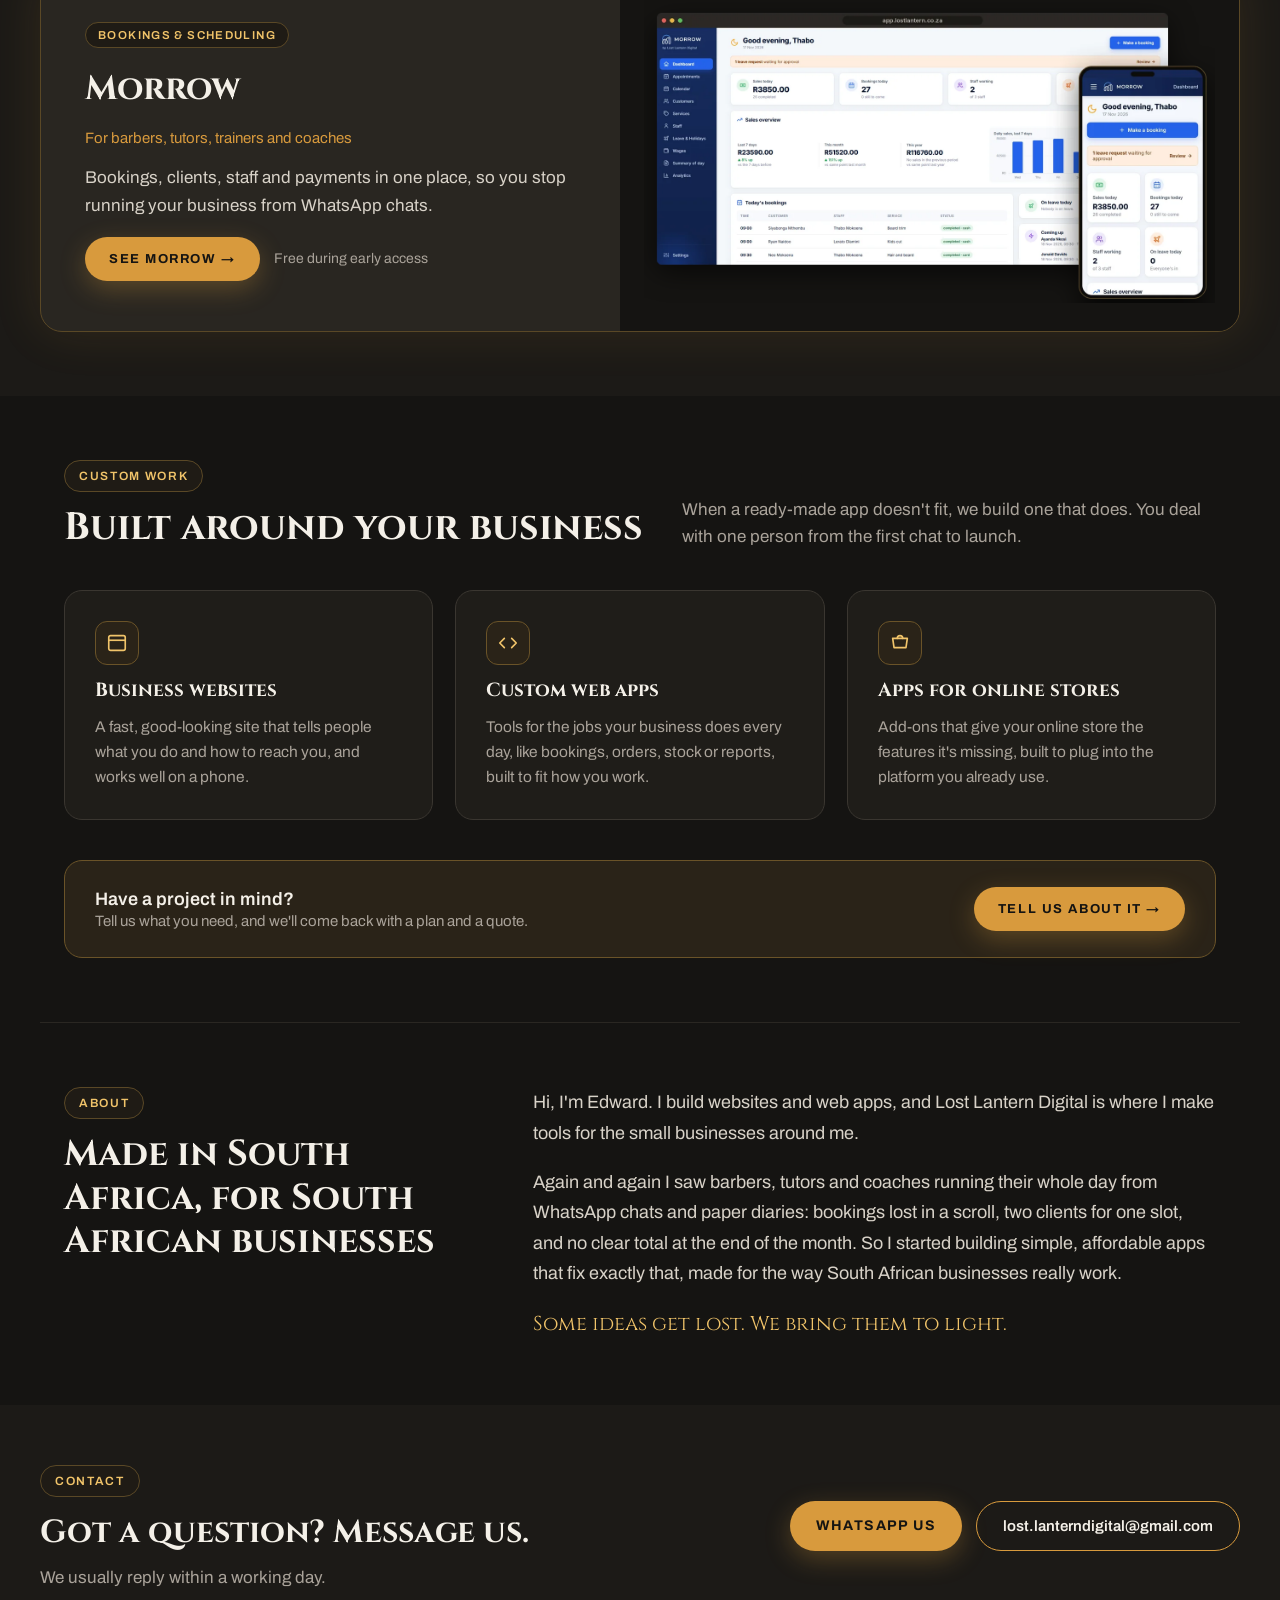
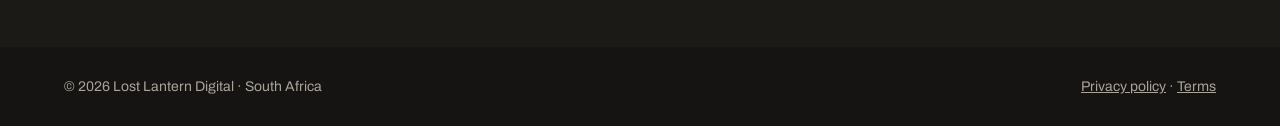
==== commit dd63aea0: "WhatsApp button, picture viewer, login link, flame, tighter spacing" ====
--- a/index.html
+++ b/index.html
@@ -24,18 +24,19 @@
 <header style="border-bottom: 1px solid #2A2722">
 <div style="max-width: 1200px; margin: 0 auto; padding: 22px 24px; display: flex; flex-wrap: wrap; gap: 16px; justify-content: space-between; align-items: center">
 <a href="#top" style="display: flex; align-items: center; text-decoration: none" aria-label="Lost Lantern Digital, home">
-<img src="/brand/lost-lantern-logo-horizontal.svg" alt="Lost Lantern Digital" class="site-logo" style="display: block; height: 68px; width: auto">
+<img src="/brand/lost-lantern-logo-header.svg" alt="Lost Lantern Digital" class="site-logo" style="display: block; height: 68px; width: auto">
 </a>
 <nav style="display: flex; flex-wrap: wrap; gap: 28px; align-items: center; font-size: 15px" aria-label="Main">
 <a href="#apps" style="color: #F4F0E8; text-decoration: none; padding: 12px 0">Apps</a>
 <a href="#services" style="color: #F4F0E8; text-decoration: none; padding: 12px 0">Custom work</a>
 <a href="#about" style="color: #F4F0E8; text-decoration: none; padding: 12px 0">About</a>
+<a href="https://app.lostlantern.co.za" style="color: #F4F0E8; text-decoration: none; padding: 12px 0">Log in to Morrow</a>
 <a href="#contact" style="border: 1px solid #D89A3D; color: #F1C46A; text-decoration: none; font-size: 13px; font-weight: 600; letter-spacing: 0.12em; padding: 12px 20px; border-radius: 999px">GET IN TOUCH</a>
 </nav>
 </div>
 </header>
 
-<section id="top" style="max-width: 1200px; margin: 0 auto; padding: 96px 24px 120px; display: flex; flex-direction: column; align-items: center; text-align: center; gap: 28px">
+<section id="top" style="max-width: 1200px; margin: 0 auto; padding: 64px 24px 80px; display: flex; flex-direction: column; align-items: center; text-align: center; gap: 28px">
 <span style="display: inline-flex; align-items: center; gap: 10px; border: 1px solid #5A4826; background: #1F1B15; color: #F1C46A; font-size: 12.5px; font-weight: 600; letter-spacing: 0.14em; padding: 9px 16px; border-radius: 999px"><span style="width: 8px; height: 8px; border-radius: 4px; background: #D89A3D; box-shadow: 0 0 8px #D89A3D"></span>AN APP STUDIO FROM SOUTH AFRICA</span>
 <h1 style="margin: 0; font-family: 'Cinzel', serif; font-size: clamp(34px, 5.6vw, 64px); line-height: 1.12; font-weight: 700; max-width: 960px">Simple apps for <span style="color: #F1C46A">small South African businesses</span></h1>
 <p style="margin: 0; font-size: 19px; line-height: 1.6; color: #AAA39A; max-width: 620px">Some ideas get lost. We bring them to light: ready-made apps that save you time, and custom websites and apps built around your business.</p>
@@ -46,7 +47,7 @@
 <img src="/brand/lost-lantern-mark.svg" alt="" width="240" height="240" style="margin-top: 28px; width: 240px; height: auto; filter: drop-shadow(0 0 40px rgba(216,154,61,0.30))">
 </section>
 
-<section aria-label="Two ways we help" style="border-top: 1px solid #2A2722; padding: 72px 24px 96px">
+<section aria-label="Two ways we help" style="border-top: 1px solid #2A2722; padding: 48px 24px 64px">
 <div style="max-width: 1100px; margin: 0 auto; display: grid; grid-template-columns: repeat(auto-fit, minmax(320px, 1fr)); gap: 28px">
 <div style="background: #1F1D19; border: 1px solid #3A3630; border-radius: 20px; padding: 36px; display: flex; flex-direction: column; gap: 14px; align-items: flex-start; box-shadow: inset -60px 60px 80px -60px rgba(216,154,61,0.18)">
 <span style="width: 46px; height: 46px; border-radius: 12px; border: 1px solid #6A5328; background: #2A2318; display: flex; align-items: center; justify-content: center">
@@ -69,7 +70,7 @@
 </div>
 </section>
 
-<section id="apps" style="background: #1C1A17; padding: 96px 24px">
+<section id="apps" style="background: #1C1A17; padding: 64px 24px">
 <div style="max-width: 1200px; margin: 0 auto; display: flex; flex-direction: column; gap: 40px">
 <div style="display: flex; flex-direction: column; gap: 14px; align-items: flex-start">
 <span style="display: inline-flex; align-items: center; gap: 10px; border: 1px solid #5A4826; background: #1F1B15; color: #F1C46A; font-size: 12px; font-weight: 600; letter-spacing: 0.14em; padding: 8px 14px; border-radius: 999px">OUR APPS</span>
@@ -93,7 +94,7 @@
 </div>
 </section>
 
-<section id="services" style="max-width: 1200px; margin: 0 auto; padding: 96px 24px; display: flex; flex-direction: column; gap: 40px">
+<section id="services" style="max-width: 1200px; margin: 0 auto; padding: 64px 24px; display: flex; flex-direction: column; gap: 40px">
 <div style="display: flex; flex-wrap: wrap; gap: 24px; justify-content: space-between; align-items: flex-end">
 <div style="display: flex; flex-direction: column; gap: 14px; align-items: flex-start; flex: 1 1 420px">
 <span style="display: inline-flex; border: 1px solid #5A4826; background: #1F1B15; color: #F1C46A; font-size: 12px; font-weight: 600; letter-spacing: 0.14em; padding: 8px 14px; border-radius: 999px">CUSTOM WORK</span>
@@ -127,7 +128,7 @@
 </div>
 </section>
 
-<section id="about" style="border-top: 1px solid #2A2722; max-width: 1200px; margin: 0 auto; padding: 96px 24px; display: flex; flex-wrap: wrap; gap: 48px; align-items: flex-start">
+<section id="about" style="border-top: 1px solid #2A2722; max-width: 1200px; margin: 0 auto; padding: 64px 24px; display: flex; flex-wrap: wrap; gap: 48px; align-items: flex-start">
 <div style="flex: 1 1 320px; display: flex; flex-direction: column; gap: 14px; align-items: flex-start">
 <span style="display: inline-flex; border: 1px solid #5A4826; background: #1F1B15; color: #F1C46A; font-size: 12px; font-weight: 600; letter-spacing: 0.14em; padding: 8px 14px; border-radius: 999px">ABOUT</span>
 <h2 style="margin: 0; font-family: 'Cinzel', serif; font-size: 36px; font-weight: 700; line-height: 1.2">Made in South Africa, for South African businesses</h2>
@@ -139,7 +140,7 @@
 </div>
 </section>
 
-<section id="contact" style="background: #1C1A17; padding: 88px 24px">
+<section id="contact" style="background: #1C1A17; padding: 60px 24px">
 <div style="max-width: 1200px; margin: 0 auto; display: flex; flex-wrap: wrap; gap: 32px; justify-content: space-between; align-items: center">
 <div style="display: flex; flex-direction: column; gap: 14px; flex: 1 1 360px; align-items: flex-start">
 <span style="display: inline-flex; border: 1px solid #5A4826; background: #1F1B15; color: #F1C46A; font-size: 12px; font-weight: 600; letter-spacing: 0.14em; padding: 8px 14px; border-radius: 999px">CONTACT</span>
@@ -158,5 +159,8 @@
 <span><a href="https://app.lostlantern.co.za/privacy/" style="color: #AAA39A">Privacy policy</a> · <a href="https://app.lostlantern.co.za/terms/" style="color: #AAA39A">Terms</a></span>
 </footer>
 </div>
+<a href="https://wa.me/27609708339?text=Hi%20Lost%20Lantern%2C%20I%20have%20a%20question" target="_blank" rel="noopener" class="wa-float" aria-label="Chat to us on WhatsApp">
+<svg width="22" height="22" viewBox="0 0 24 24" aria-hidden="true"><path fill="currentColor" d="M12 2.2A9.8 9.8 0 0 0 3.6 17l-1.4 4.8 4.9-1.3A9.8 9.8 0 1 0 12 2.2Zm0 1.8a8 8 0 1 1-4.1 14.9l-.3-.2-2.9.8.8-2.8-.2-.3A8 8 0 0 1 12 4Zm-3.3 3.9c-.2 0-.5 0-.7.3-.3.3-1 1-1 2.4s1 2.8 1.2 3c.1.2 2 3.1 5 4.3 2.4 1 2.9.8 3.5.7.5 0 1.7-.7 1.9-1.4.2-.7.2-1.3.2-1.4l-.5-.3-1.8-.9c-.2-.1-.4-.1-.6.1l-.8 1c-.2.2-.3.2-.6.1-.3-.1-1.1-.4-2.1-1.3-.8-.7-1.3-1.5-1.5-1.8-.1-.3 0-.4.1-.5l.5-.6.3-.5v-.5l-.8-2c-.2-.5-.4-.5-.6-.5h-.5Z"/></svg>
+<span>WhatsApp us</span></a>
 </body>
 </html>
--- a/styles.css
+++ b/styles.css
@@ -33,3 +33,61 @@
 
 /* Morrow page pictures */
 img[hidden] { display: none !important; }
+
+/* "Back to Lost Lantern Digital" bar at the top of app pages */
+.home-link {
+  display: inline-flex; align-items: center; gap: 10px;
+  min-height: 44px; font-size: 14px; color: #D8D2C8; text-decoration: none;
+}
+.home-link:hover { color: #F1C46A; }
+.home-arrow { color: #D89A3D; font-size: 16px; transition: transform 0.15s ease; }
+.home-link:hover .home-arrow { transform: translateX(-3px); }
+
+/* WhatsApp button that stays in the bottom corner */
+.wa-float {
+  position: fixed; right: 20px; bottom: calc(20px + env(safe-area-inset-bottom)); z-index: 50;
+  display: inline-flex; align-items: center; gap: 9px;
+  min-height: 48px; padding: 0 20px 0 16px; border-radius: 999px;
+  background: #25D366; color: #0B2E17; text-decoration: none;
+  font-family: 'Archivo', sans-serif; font-weight: 700; font-size: 15px;
+  box-shadow: 0 10px 30px rgba(0,0,0,0.45);
+  transition: transform 0.15s ease, box-shadow 0.15s ease;
+}
+.wa-float:hover { color: #0B2E17; transform: translateY(-2px); box-shadow: 0 14px 34px rgba(0,0,0,0.5); }
+.wa-float:focus-visible { outline: 2px solid #F1C46A; outline-offset: 3px; }
+
+/* Picture viewer on the Morrow page: tap anywhere to close */
+.viewer {
+  position: fixed; inset: 0; z-index: 100;
+  display: flex; align-items: center; justify-content: center;
+  padding: 56px 16px 24px; background: rgba(10, 9, 8, 0.96);
+  cursor: zoom-out; animation: viewer-in 0.18s ease;
+}
+.viewer img {
+  max-width: min(1400px, 100%); max-height: 100%; width: auto; height: auto;
+  border-radius: 10px; box-shadow: 0 30px 80px rgba(0,0,0,0.6);
+}
+.viewer-close {
+  position: absolute; top: 12px; right: 12px; width: 44px; height: 44px;
+  border-radius: 22px; border: 1px solid #5A4826; background: #1C1A17;
+  color: #F4F0E8; font-size: 26px; line-height: 1; cursor: pointer;
+}
+.viewer-hint { position: absolute; bottom: 10px; left: 0; right: 0; text-align: center; font-size: 13px; color: #AAA39A; font-family: 'Archivo', sans-serif; }
+@keyframes viewer-in { from { opacity: 0; } to { opacity: 1; } }
+body.viewer-open { overflow: hidden; }
+#closer-look a img { cursor: zoom-in; }
+
+@media (max-width: 600px) {
+  /* Less empty space between sections on phones */
+  section { padding-top: 44px !important; padding-bottom: 44px !important; }
+  #in-action { padding-bottom: 16px !important; }
+  #on-your-phone { padding-top: 24px !important; }
+  /* A round WhatsApp button on phones, so it doesn't cover the page */
+  .wa-float { padding: 0; width: 52px; height: 52px; justify-content: center; right: 16px; bottom: calc(16px + env(safe-area-inset-bottom)); }
+  .wa-float span { display: none; }
+  .wa-float svg { width: 26px; height: 26px; }
+}
+
+@media (prefers-reduced-motion: reduce) {
+  .viewer { animation: none; }
+}
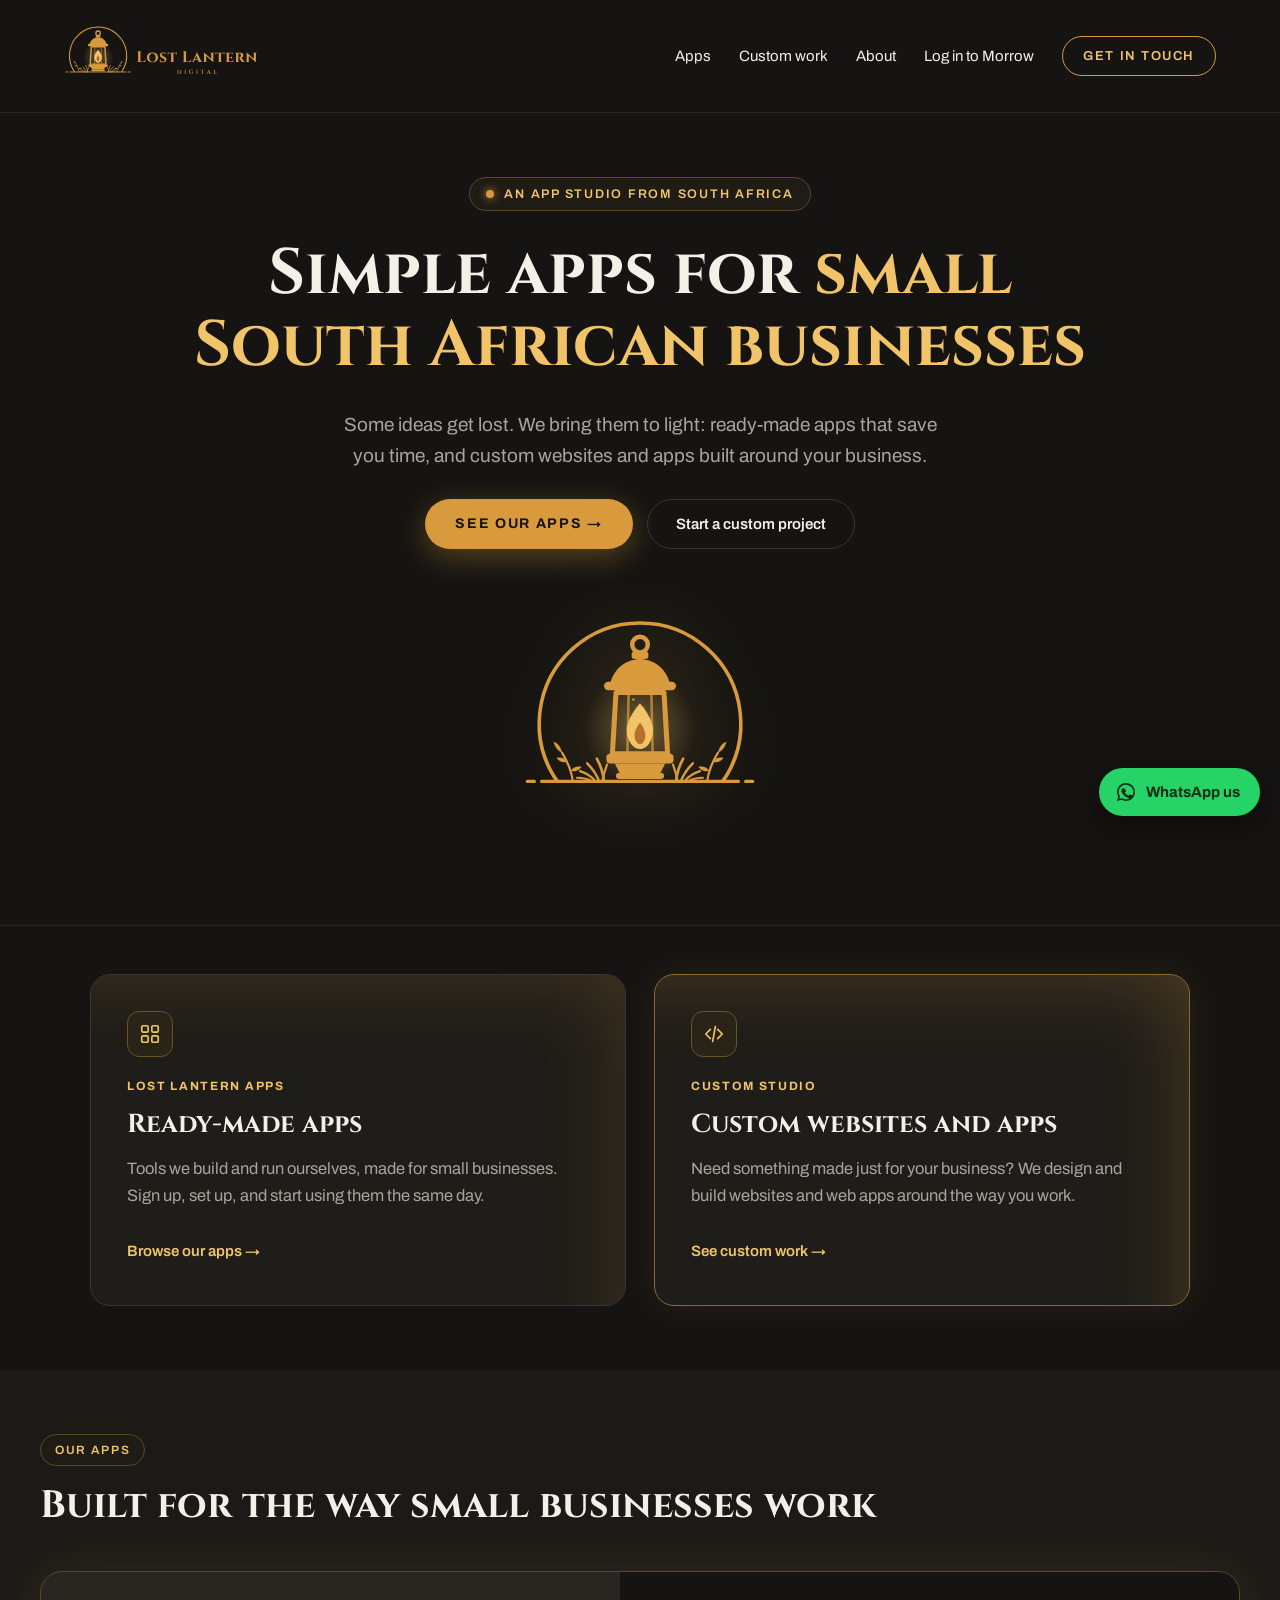
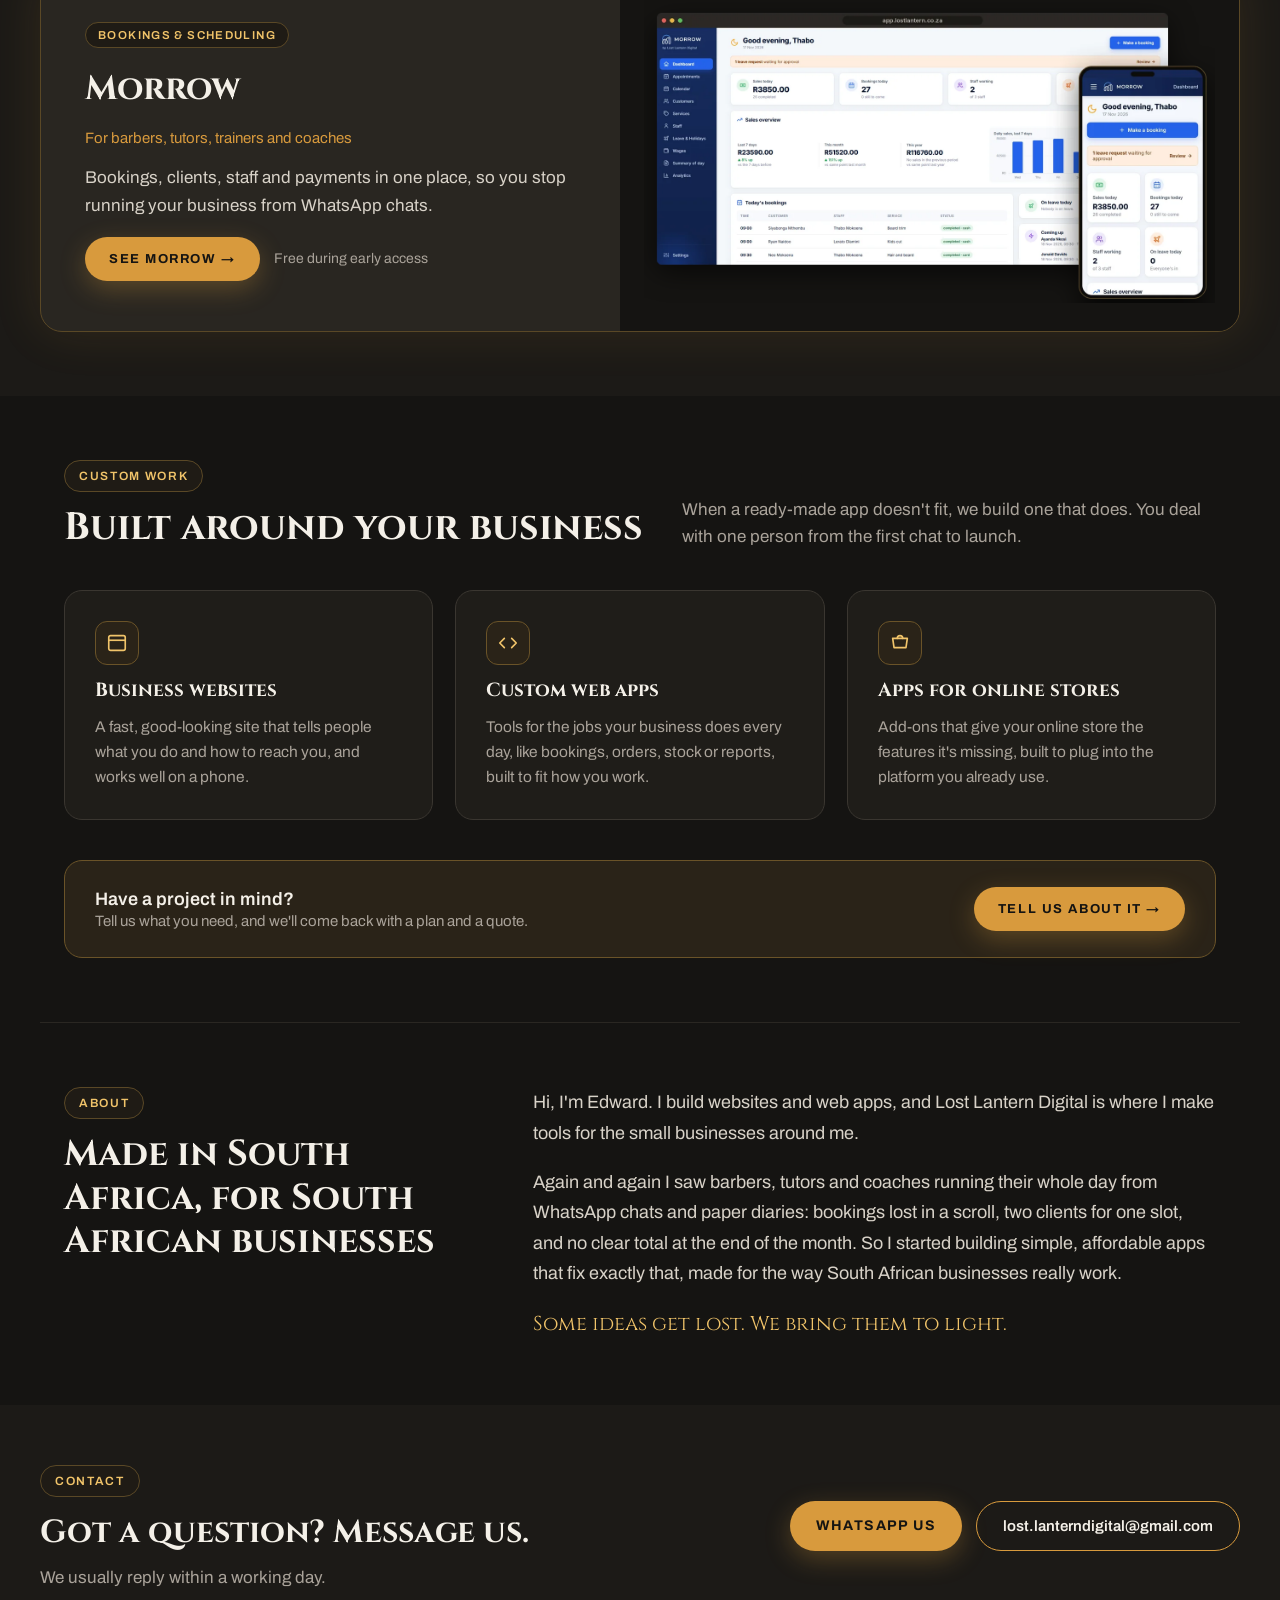
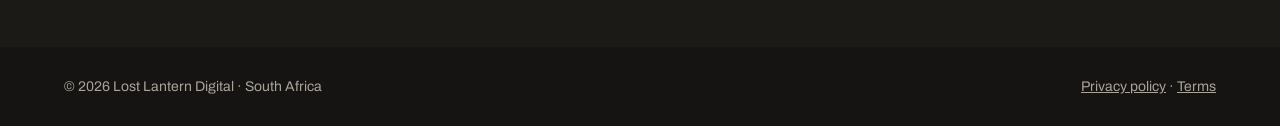
==== commit 8028844b: "Animated lantern, WhatsApp buttons, move chat button" ====
--- a/index.html
+++ b/index.html
@@ -42,9 +42,9 @@
 <p style="margin: 0; font-size: 19px; line-height: 1.6; color: #AAA39A; max-width: 620px">Some ideas get lost. We bring them to light: ready-made apps that save you time, and custom websites and apps built around your business.</p>
 <div style="display: flex; flex-wrap: wrap; gap: 14px; justify-content: center">
 <a href="#apps" style="background: #D89A3D; color: #151412; text-decoration: none; font-weight: 700; font-size: 14px; letter-spacing: 0.12em; padding: 17px 30px; border-radius: 999px; box-shadow: 0 8px 30px rgba(216,154,61,0.35)">SEE OUR APPS →</a>
-<a href="#services" style="border: 1px solid #3A3630; color: #F4F0E8; text-decoration: none; font-weight: 600; font-size: 15px; padding: 16px 28px; border-radius: 999px">Start a custom project</a>
+<a href="https://wa.me/27609708339?text=Hi%20Lost%20Lantern%2C%20I%27d%20like%20to%20chat%20about%20a%20custom%20project" target="_blank" rel="noopener" style="border: 1px solid #3A3630; color: #F4F0E8; text-decoration: none; font-weight: 600; font-size: 15px; padding: 16px 28px; border-radius: 999px">Start a custom project</a>
 </div>
-<img src="/brand/lost-lantern-mark.svg" alt="" width="240" height="240" style="margin-top: 28px; width: 240px; height: auto; filter: drop-shadow(0 0 40px rgba(216,154,61,0.30))">
+<img src="/brand/lost-lantern-mark-animated.svg" alt="" width="240" height="240" style="margin-top: 28px; width: 240px; height: auto; filter: drop-shadow(0 0 40px rgba(216,154,61,0.30))">
 </section>
 
 <section aria-label="Two ways we help" style="border-top: 1px solid #2A2722; padding: 48px 24px 64px">
@@ -124,7 +124,7 @@
 <div style="font-size: 18px; font-weight: 600">Have a project in mind?</div>
 <div style="font-size: 15px; color: #AAA39A">Tell us what you need, and we'll come back with a plan and a quote.</div>
 </div>
-<a href="#contact" style="background: #D89A3D; color: #151412; text-decoration: none; font-weight: 700; font-size: 13px; letter-spacing: 0.12em; padding: 15px 24px; border-radius: 999px; box-shadow: 0 8px 26px rgba(216,154,61,0.3)">TELL US ABOUT IT →</a>
+<a href="https://wa.me/27609708339?text=Hi%20Lost%20Lantern%2C%20I%27d%20like%20to%20chat%20about%20a%20custom%20project" target="_blank" rel="noopener" style="background: #D89A3D; color: #151412; text-decoration: none; font-weight: 700; font-size: 13px; letter-spacing: 0.12em; padding: 15px 24px; border-radius: 999px; box-shadow: 0 8px 26px rgba(216,154,61,0.3)">TELL US ABOUT IT →</a>
 </div>
 </section>
 
--- a/styles.css
+++ b/styles.css
@@ -45,7 +45,7 @@
 
 /* WhatsApp button that stays in the bottom corner */
 .wa-float {
-  position: fixed; right: 20px; bottom: calc(20px + env(safe-area-inset-bottom)); z-index: 50;
+  position: fixed; right: 20px; bottom: calc(84px + env(safe-area-inset-bottom)); z-index: 50;
   display: inline-flex; align-items: center; gap: 9px;
   min-height: 48px; padding: 0 20px 0 16px; border-radius: 999px;
   background: #25D366; color: #0B2E17; text-decoration: none;
@@ -83,7 +83,7 @@
   #in-action { padding-bottom: 16px !important; }
   #on-your-phone { padding-top: 24px !important; }
   /* A round WhatsApp button on phones, so it doesn't cover the page */
-  .wa-float { padding: 0; width: 52px; height: 52px; justify-content: center; right: 16px; bottom: calc(16px + env(safe-area-inset-bottom)); }
+  .wa-float { padding: 0; width: 52px; height: 52px; justify-content: center; right: 16px; bottom: calc(76px + env(safe-area-inset-bottom)); }
   .wa-float span { display: none; }
   .wa-float svg { width: 26px; height: 26px; }
 }
